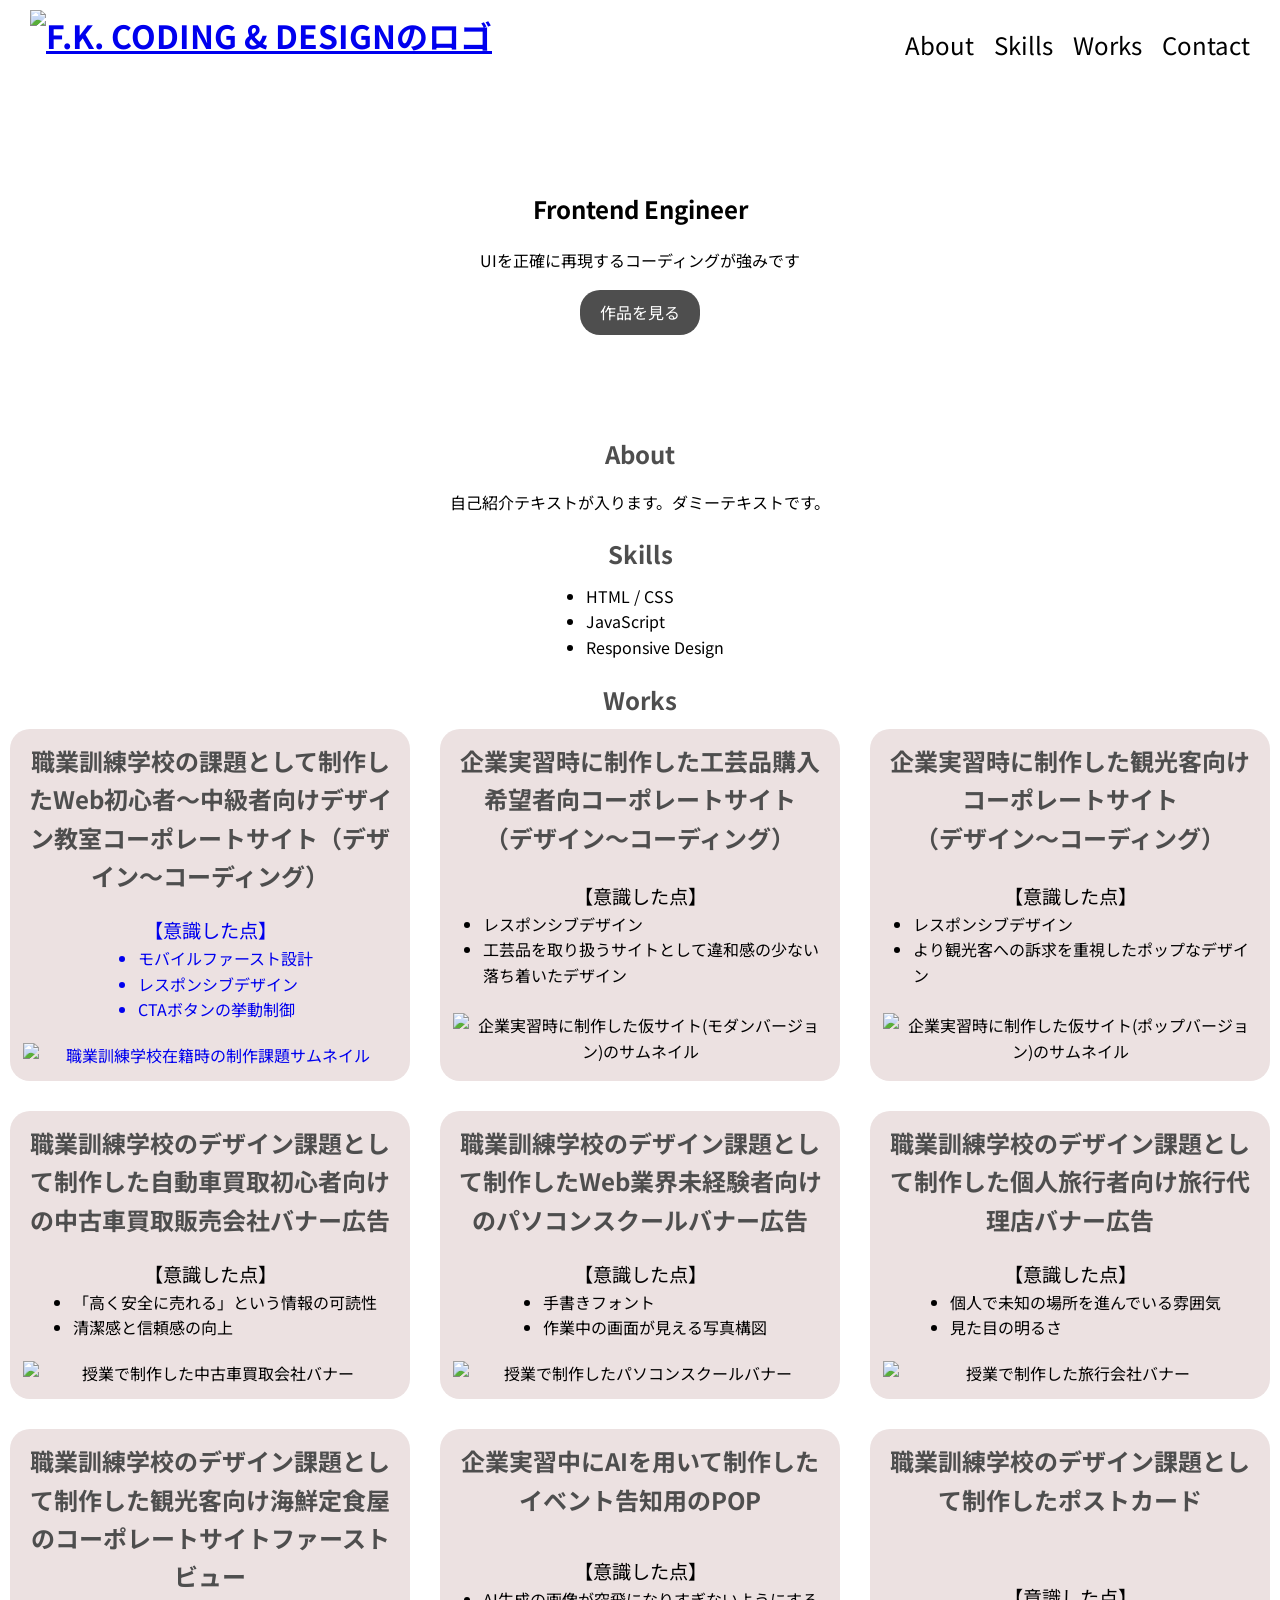
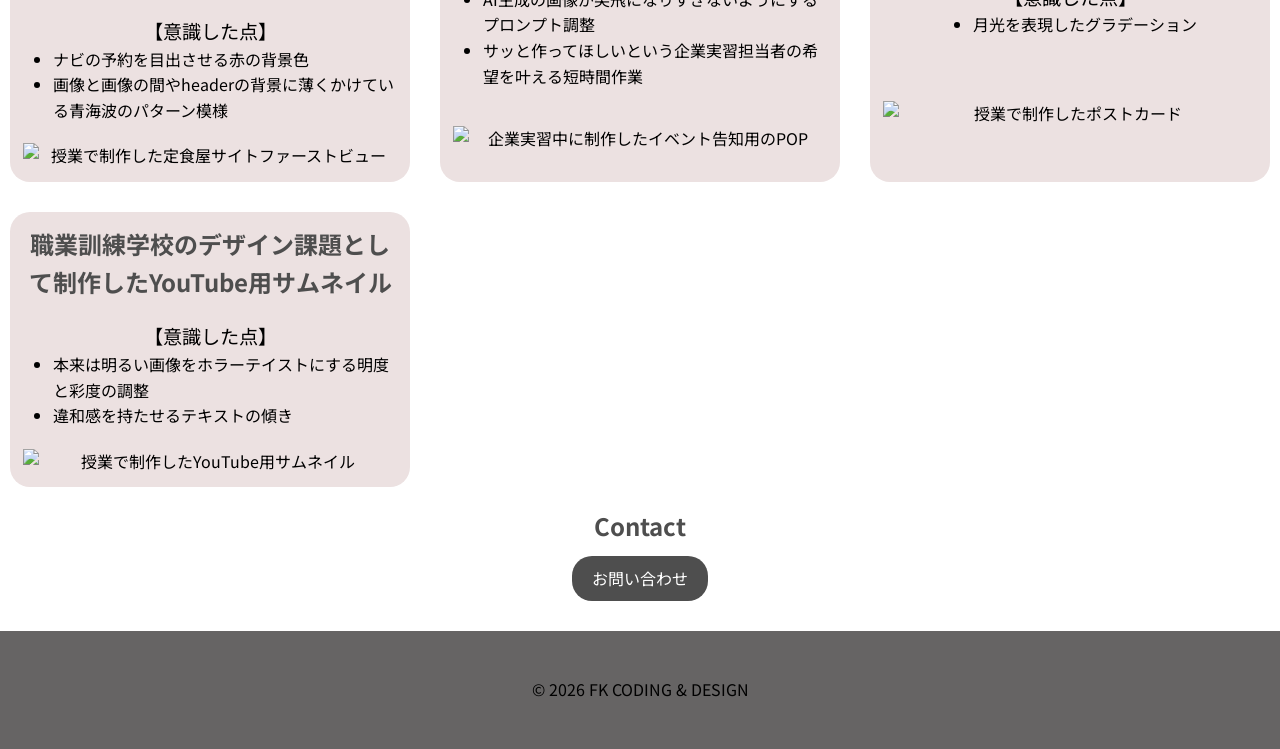
==== index.html @ 60db4b79 "footerのテキストをロゴに合わせて変更" ====
<!DOCTYPE html>
<html lang="ja">

<head>
    <meta charset="UTF-8" />
    <meta name="viewport" content="width=device-width, initial-scale=1.0" />
    <title>Portfolio</title>

    <!-- Font -->
    <link href="https://fonts.googleapis.com/css2?family=Noto+Sans+JP&display=swap" rel="stylesheet">

    <!-- 通常のファビコン -->
    <link rel="icon" href="img/favicon/my_portfolio_favicon.webp" sizes="32x32" type="image/webp">

    <!-- iPhoneなど -->
    <link rel="apple-touch-icon" href="img/favicon/my_portfolio_favicon.webp" sizes="180x180">

    <!-- Windowsタイル -->
    <meta name="msapplication-TileImage" content="img/favicon/my_portfolio_favicon.webp">

    <link rel="stylesheet" href="css/style.css" />
</head>

<body>

    <header class="header">
        <div class="header__container">
            <h1 class="header__logo">
                <a href="#top">
                    <img src="img/logo/headerlogo.webp" alt="F.K. CODING & DESIGNのロゴ">
                </a>
            </h1>

            <nav class="header__nav" id="nav">
                <ul class="header__list">
                    <li><a href="#about">About</a></li>
                    <li><a href="#skills">Skills</a></li>
                    <li><a href="#works">Works</a></li>
                    <li><a href="#contact">Contact</a></li>
                </ul>
            </nav>

            <button class="header__toggle" id="js__menu__toggle" aria-label="メニュー開閉">
                <span></span>
                <span></span>
                <span></span>
            </button>
        </div>

        <nav class="menu__overlay" id="js__menu__overlay">
            <ul class="menu__list">
                <li><a href="#about">About</a></li>
                <li><a href="#skills">Skills</a></li>
                <li><a href="#works">Works</a></li>
                <li><a href="#contact">Contact</a></li>
            </ul>
        </nav>

    </header>

    <main id="top">

        <!-- Hero -->
        <section class="hero">
            <div class="container">
                <h2 class="hero__title">Frontend Engineer</h2>
                <p class="hero__text">UIを正確に再現するコーディングが強みです</p>
                <a href="#works" class="button">作品を見る</a>
            </div>
        </section>

        <!-- About -->
        <section id="about" class="section">
            <div class="container">
                <h2 class="section__title">About</h2>
                <p>自己紹介テキストが入ります。ダミーテキストです。</p>
            </div>
        </section>

        <!-- Skills -->
        <section id="skills" class="section">
            <div class="container">
                <h2 class="section__title">Skills</h2>
                <ul>
                    <li>HTML / CSS</li>
                    <li>JavaScript</li>
                    <li>Responsive Design</li>
                </ul>
            </div>
        </section>

        <!-- Works -->
        <section id="works" class="section">
            <div class="container">
                <h2 class="section__title">Works</h2>

                <div class="works__grid">
                    <a href="training_site.html">
                        <article class="card">
                            <h3 class="card__title">職業訓練学校の課題として制作したWeb初心者～中級者向けデザイン教室コーポレートサイト（デザイン〜コーディング）</h3>
                            <div>
                                <p>【意識した点】</p>
                                <ul>
                                    <li>モバイルファースト設計</li>
                                    <li>レスポンシブデザイン</li>
                                    <li>CTAボタンの挙動制御</li>
                                </ul>
                            </div>
                            <img src="img/thumbnail/toppage_thumbnail_trainingsite.webp" alt="職業訓練学校在籍時の制作課題サムネイル"
                                loading="lazy">
                        </article>
                    </a>

                    <article class="card">
                        <h3 class="card__title">企業実習時に制作した工芸品購入希望者向コーポレートサイト<span>（デザイン〜コーディング）</span></h3>

                        <div>
                            <p>【意識した点】</p>
                            <ul>
                                <li>レスポンシブデザイン</li>
                                <li>工芸品を取り扱うサイトとして違和感の少ない落ち着いたデザイン</li>
                            </ul>
                        </div>

                        <img src="img/thumbnail/toppage_thumbnail_internshipsite_modern_version.webp"
                            alt="企業実習時に制作した仮サイト(モダンバージョン)のサムネイル" loading="lazy">
                    </article>

                    <article class="card">
                        <h3 class="card__title">企業実習時に制作した観光客向けコーポレートサイト<span>（デザイン〜コーディング）</span></h3>

                        <div>
                            <p>【意識した点】</p>
                            <ul>
                                <li>レスポンシブデザイン</li>
                                <li>より観光客への訴求を重視したポップなデザイン</li>
                            </ul>
                        </div>

                        <img src="img/thumbnail/toppage_thumbnail_internshipsite_pop_version.webp"
                            alt="企業実習時に制作した仮サイト(ポップバージョン)のサムネイル" loading="lazy">
                    </article>

                    <article class="card">
                        <h3 class="card__title">職業訓練学校のデザイン課題として制作した自動車買取初心者向けの中古車買取販売会社バナー広告</h3>

                        <div>
                            <p>【意識した点】</p>
                            <ul>
                                <li>「高く安全に売れる」という情報の可読性</li>
                                <li>清潔感と信頼感の向上</li>
                            </ul>
                        </div>

                        <img src="img/works/design/works_design_banner_01.webp" alt="授業で制作した中古車買取会社バナー" loading="lazy">
                    </article>

                    <article class="card">
                        <h3 class="card__title">職業訓練学校のデザイン課題として制作したWeb業界未経験者向けのパソコンスクールバナー広告</h3>

                        <div>
                            <p>【意識した点】</p>
                            <ul>
                                <li>手書きフォント</li>
                                <li>作業中の画面が見える写真構図</li>
                            </ul>
                        </div>

                        <img src="img/works/design/works_design_banner_02.webp" alt="授業で制作したパソコンスクールバナー" loading="lazy">
                    </article>

                    <article class="card">
                        <h3 class="card__title">職業訓練学校のデザイン課題として制作した個人旅行者向け旅行代理店バナー広告</h3>

                        <div>
                            <p>【意識した点】</p>
                            <ul>
                                <li>個人で未知の場所を進んでいる雰囲気</li>
                                <li>見た目の明るさ</li>
                            </ul>
                        </div>

                        <img src="img/works/design/works_design_banner_03.webp" alt="授業で制作した旅行会社バナー" loading="lazy">
                    </article>

                    <article class="card">
                        <h3 class="card__title">職業訓練学校のデザイン課題として制作した観光客向け海鮮定食屋のコーポレートサイトファーストビュー</h3>

                        <div>
                            <p>【意識した点】</p>
                            <ul>
                                <li>ナビの予約を目出させる赤の背景色</li>
                                <li>画像と画像の間やheaderの背景に薄くかけている青海波のパターン模様</li>
                            </ul>
                        </div>

                        <img src="img/works/design/works_design_firstview_01.webp" alt="授業で制作した定食屋サイトファーストビュー"
                            loading="lazy">
                    </article>

                    <article class="card">
                        <h3 class="card__title">企業実習中にAIを用いて制作した<span>イベント告知用のPOP</span></h3>

                        <div>
                            <p>【意識した点】</p>
                            <ul>
                                <li>AI生成の画像が突飛になりすぎないようにするプロンプト調整</li>
                                <li>サッと作ってほしいという企業実習担当者の希望を叶える短時間作業</li>
                            </ul>
                        </div>

                        <img src="img/works/design/works_design_pop_01.webp" alt="企業実習中に制作したイベント告知用のPOP" loading="lazy">
                    </article>

                    <article class="card">
                        <h3 class="card__title">職業訓練学校のデザイン課題として制作したポストカード</h3>

                        <div>
                            <p>【意識した点】</p>
                            <ul>
                                <li>月光を表現したグラデーション</li>
                            </ul>
                        </div>

                        <img src="img/works/design/works_design_postcard_01.webp" alt="授業で制作したポストカード" loading="lazy">
                    </article>

                    <article class="card">
                        <h3 class="card__title">職業訓練学校のデザイン課題として制作したYouTube用サムネイル</h3>

                        <div>
                            <p>【意識した点】</p>
                            <ul>
                                <li>本来は明るい画像をホラーテイストにする明度と彩度の調整</li>
                                <li>違和感を持たせるテキストの傾き</li>
                            </ul>
                        </div>

                        <img src="img/works/design/works_design_thumbnail_01.webp" alt="授業で制作したYouTube用サムネイル"
                            loading="lazy">
                    </article>
                </div>

            </div>
        </section>

        <!-- Contact -->
        <section id="contact" class="section">
            <div class="container">
                <h2 class="section__title">Contact</h2>
                <a href="#" class="button">お問い合わせ</a>
            </div>
        </section>

    </main>

    <footer class="footer">
        <p>&copy; 2026 FK CODING & DESIGN</p>
    </footer>

    <button id="top-btn" class="top-button" aria-label="トップへ戻る">↑</button>

    <script src="js/script.js"></script>
</body>

</html>
---- css/style.css ----
/* =========================
   Reset
========================= */
*,
*::before,
*::after {
    box-sizing: border-box;
}

body {
    margin: 0;
    font-family: 'Noto Sans JP', sans-serif;
    font-size: 16px;
    line-height: 1.6;
    overflow-x: hidden;
}

/* =========================
   Variables
========================= */
:root {
    --max-width: 1440px;
    --space: 40px;
    --color-main: #333;
    scroll-padding-top: 40px;
    scroll-behavior: smooth;
}

/* =========================
   Layout
========================= */
.container {
    max-width: var(--max-width);
    padding: 0 10px;
    text-align: center;
}

.container ul {
    padding-left: 30px;
    width: fit-content;
    margin: auto;
    text-align: left;
}



/* =========================
   Header
========================= */
.header {
    position: sticky;
    top: 0;
    background: #ffffff;
    padding: 0 10px;
}

.header__container {
    display: flex;
    justify-content: space-between;
    align-items: center;
}

.header__logo {
    margin: 10px 0;
}

.header__logo a {
    display: block;
    height: 40px;
}

.header__logo img {
    height: 40px;
}

.header__nav {
    display: none;
}

.header__toggle {
    background: none;
    border: none;
    width: 40px;
    height: 40px;
    position: relative;
    cursor: pointer;
    z-index: 1000;
    display: flex;
    justify-content: center;
}

.header__toggle span {
    display: block;
    position: absolute;
    width: 30px;
    height: 3px;
    /* 線の太さ */
    background: #000;
    /* 北欧モダンな色 */
    border-radius: 4px;
    /* 角を丸くしてポップに */
    transition: all 0.4s;
}

/* 三本線の配置（高さが綺麗に揃うよう調整） */
/* 一番上 */
.header__toggle span:nth-child(1) {
    top: 5px;
}

/* 真ん中 */
.header__toggle span:nth-child(2) {
    top: 45%;
}

/* 一番下 */
.header__toggle span:nth-child(3) {
    bottom: 5px;
}

.menu__overlay {
    display: none;
    position: fixed;
    top: 60px;
    left: 0;
    width: 100%;
    height: 100%;
    background: rgba(255, 255, 255, 0.98);
    z-index: 99;
    text-align: center;
}

.menu__list {
    display: grid;
    justify-content: center;
    align-items: center;
    gap: 20px;
    padding: 50% 0;
    margin: 0;
}

.menu__list li {
    text-decoration: none;
    list-style: none;
}

.menu__list a {
    font-size: 1.8rem;
    font-family: 'Noto Serif JP', serif;
    text-decoration: none;
}

body.menu-open {
    overflow: hidden;
}

body.menu-open .menu__overlay {
    display: block;
}

body.menu-open .header__toggle span:nth-child(1) {
    transform: translateY(13px) rotate(45deg);
}

body.menu-open .header__toggle span:nth-child(2) {
    opacity: 0;
}

body.menu-open .header__toggle span:nth-child(3) {
    transform: translateY(-14px) rotate(-45deg);
}

/* =========================
   Tablet (768px〜)
========================= */
@media (min-width: 768px) {
    :root {
        scroll-padding-top: 48px;
    }

    .header__toggle {
        width: 48px;
    }
}

/* =========================
   PC (1024px〜)
========================= */
@media (min-width: 1024px) {
    :root {
        scroll-padding-top: 70px;
    }

    .header {
        padding: 0 30px;
    }

    .header__logo a {
        height: 70px;
    }

    .header__logo img {
        height: 70px;
    }

    .header__nav {
        display: block;
    }

    .header__nav a {
        text-decoration: none;
        font-size: 1.5rem;
        color: #000000;
    }

    .header__list {
        display: flex;
        gap: 20px;
        list-style-type: none;
    }

    .header__toggle {
        display: none;
    }
}







/* =========================
   Hero
========================= */
.hero {
    width: 100%;
    height: auto;
    text-align: center;
    padding: 80px 0;
    background-image: url(../img/hero/hero_background_image_seigaiha.webp);
    background-color: rgba(255, 255, 255, 0.7);
    background-blend-mode: overlay;
}








/* =========================
   Components
========================= */
.button {
    display: inline-block;
    padding: 10px 20px;
    background: #4e4e4e;
    color: #fff;
    text-decoration: none;
    transition: 0.3s;
    border-radius: 20px;
}

.button:hover,
.button:focus {
    transform: translateY(-5px);
}

.section__title {
    text-align: center;
    font-size: 24px;
    margin: 20px 0 10px;
    color: #4e4e4e;
}





/* =========================
   Works
========================= */
.works__grid {
    display: grid;
    gap: 30px;
    grid-template-columns: 1fr;
}

.works__grid a {
    text-decoration: none;
}

.card {
    transition: transform 0.3s;
    background-color: #ece1e1;
    border-radius: 20px;
    padding: 0.8rem;
    display: grid;
    gap: 20px;
}

.card p {
    font-family: 'Noto Sans JP';
    font-size: 1.2rem;
    margin: 0;
    text-align: center;
}

.card img {
    width: 100%;
}

.card__title {
    text-align: center;
    margin: 0;
    color: #4e4e4e;
}

.card__title span {
    display: inline-block;
}

/* =========================
   Top Button
========================= */
.top-button {
    position: fixed;
    bottom: 20px;
    right: 20px;
    display: none;
    font-size: 2rem;
    border-radius: 50px;
    color: #4e4e4e;
    background-color: #ece1e1;
    border: none;
}

.menu-open .top-button {
    opacity: 0;
    visibility: hidden;
}

/* =========================
   Tablet (768px〜)
========================= */
@media (min-width: 768px) {
    .works__grid {
        grid-template-columns: repeat(2, 1fr);
    }
}

/* =========================
   PC (1024px〜)
========================= */
@media (min-width: 1024px) {

    .works__grid {
        grid-template-columns: repeat(3, 1fr);
    }

    .card:hover {
        transform: translateY(-5px);
    }
}





/* =========================
   Contact
========================= */

/* =========================
   footer
========================= */
.footer {
    padding: 30px 0;
    text-align: center;
    background: #666464;
}





/* =========================
   training_site
========================= */

h3 {
    font-size: 1.5rem;
}

/* <!-- パンくず --> */

.breadcrumb {
    display: flex;
    justify-content: center;
    gap: 10px;
    padding: 10px;
}

.breadcrumb a {
    width: fit-content;
    margin: 0;
    text-decoration: none;
    color: #4e4e4e;
}

.breadcrumb p {
    width: fit-content;
    margin: 0;
    color: #4e4e4e;
}


/* <!-- この制作物の強み --> */
.highlight {
    background: #f0cece;
    margin: 0 0 20px;
    padding: 20px 5px;
    border-radius: 20px;
    background: linear-gradient(135deg, #fce4ec, #f8bbd0);
    font-weight: bold;
}

/* タイトル */
.highlight__title {
    width: fit-content;
    font-size: 1.5rem;
    font-weight: 700;
    margin: 0 auto 12px;
}

.highlight ul {
    margin: 0 auto 1rem;
    padding-left: 20px;
}

.highlight__list li {
    margin-bottom: 10px;
    width: fit-content;
}



/* <!-- works__detail__thumbnail --> */
.works__detail__thumbnail img {
    width: 100%;
    height: auto;
    margin-bottom: 50px;
}

/* <!-- works__detail__content --> */
.works__detail__content {
    background-color: #ffffff;
    border-radius: 20px;
    padding: 10px;
    margin-bottom: 50px;
}

.works__detail__content h4 {
    margin-bottom: 0;
    text-align: left;
}

.works__detail__content p {
    margin-top: 0;
    text-align: justify;
    padding-left: 3px;
    color: #4e4e4e;
}

.works__detail__content span {
    color: #e02525;
    font-weight: bold;
}

.works__detail__content ul {
    margin-bottom: 1rem;
    padding-left: 20px;
}

.works__detail__content__point {
    margin-bottom: 30px;
}

#points {
    background-color: #f8bbd0;
}


/* <!-- works__detail__info --> */
.works__detail__info {
    background-color: #ece1e1;
    border-radius: 20px;
    text-align: center;
    padding: 20px 10px;
    display: grid;
    gap: 30px;
}


/* <!-- works__detail__item --> */
.works__detail__item h3 {
    margin: 0 auto 0;
    font-size: 1.5rem;
}

.works__detail__item p {
    text-align: justify;
    width: fit-content;
    margin: 0 auto 1rem;
}

.works__detail__item span {
    color: #e02525;
    font-weight: bold;
}


/* <!-- works__detail__gallery --> */
.works__detail__gallery {
    background-color: #ece1e1;
    padding: 15px 10px;
    margin-top: 50px;
    border-radius: 20px;
}

.works__detail__gallery h3 {
    margin: 0 0 10px;
}

.works__gallery__card img {
    width: 100%;
}

.works__gallery__card p {
    margin: 0;
}

.works__gallery__card span {
    display: inline-block;
}


/* <!-- works__detail__back --> */
.works__detail__back {
    margin-top: 30px;
}


/* <!-- Contact --> */
#contact {
    margin-bottom: 30px;
}
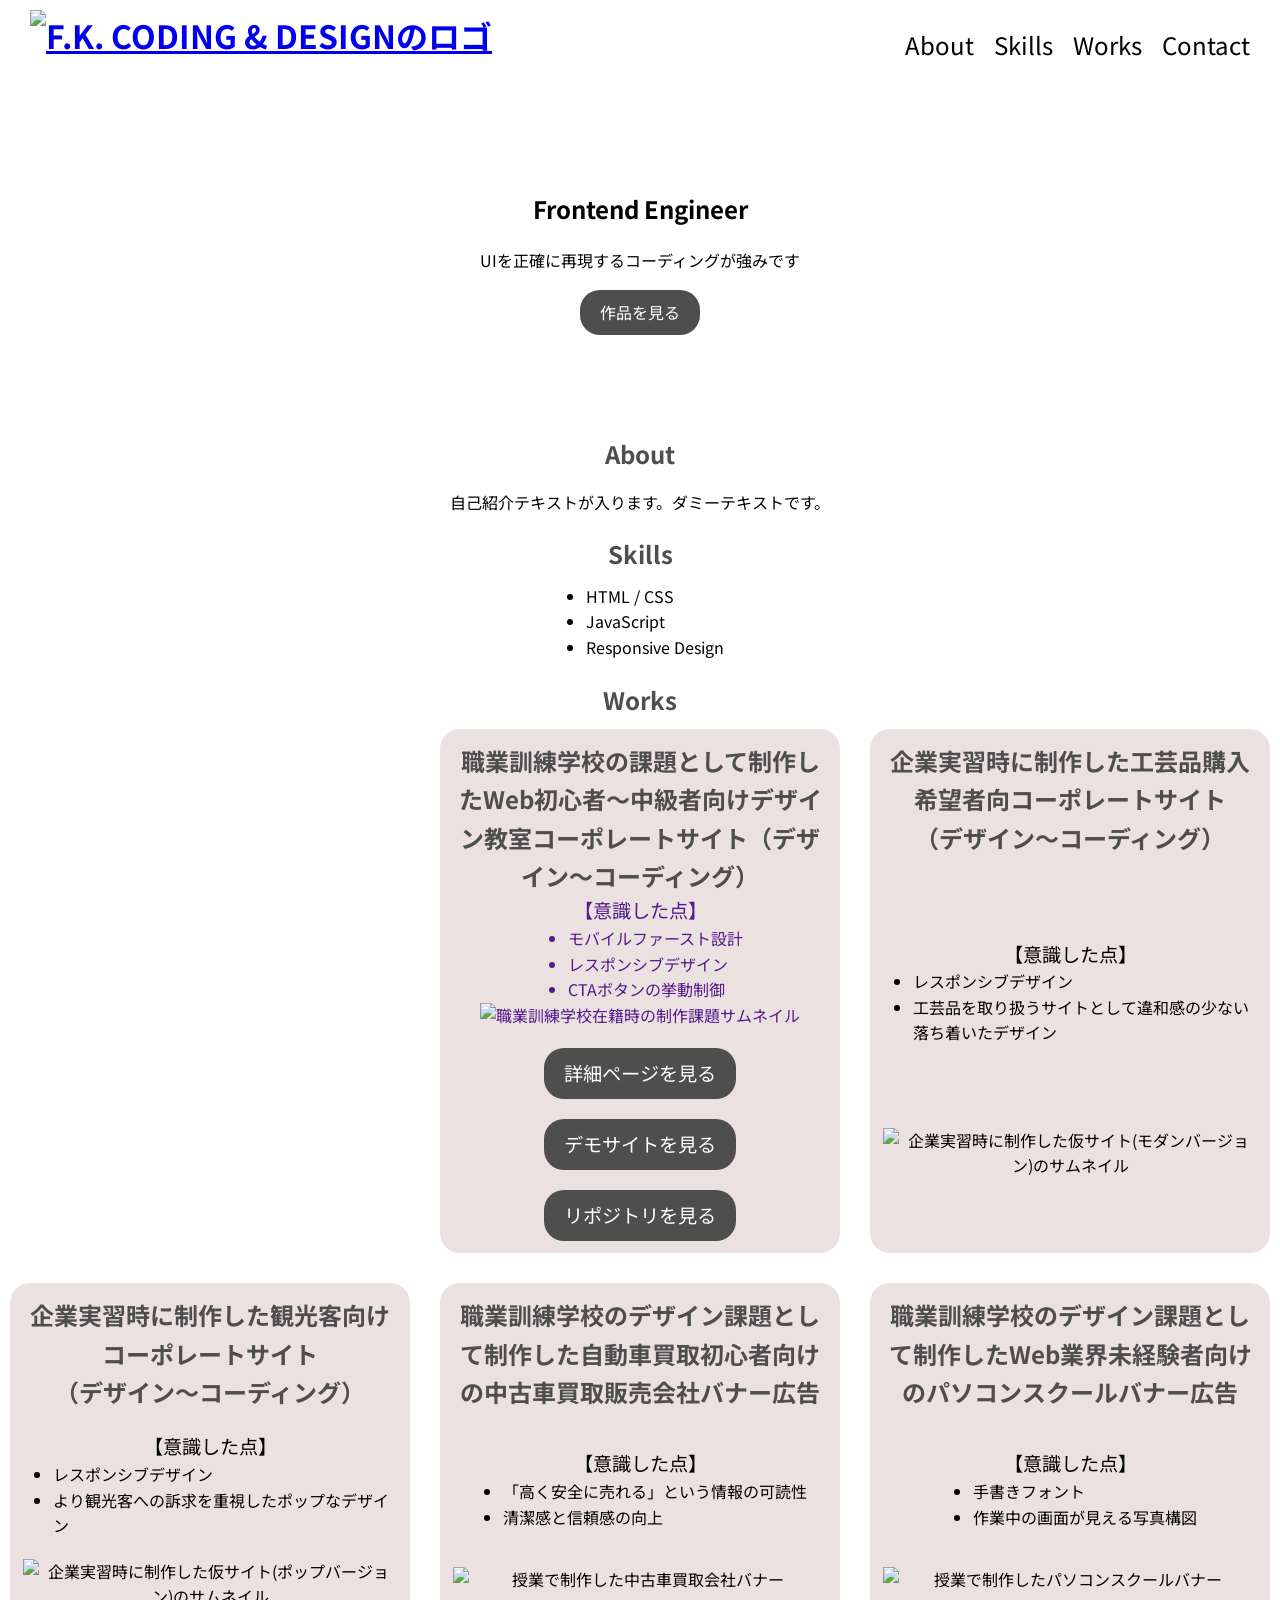
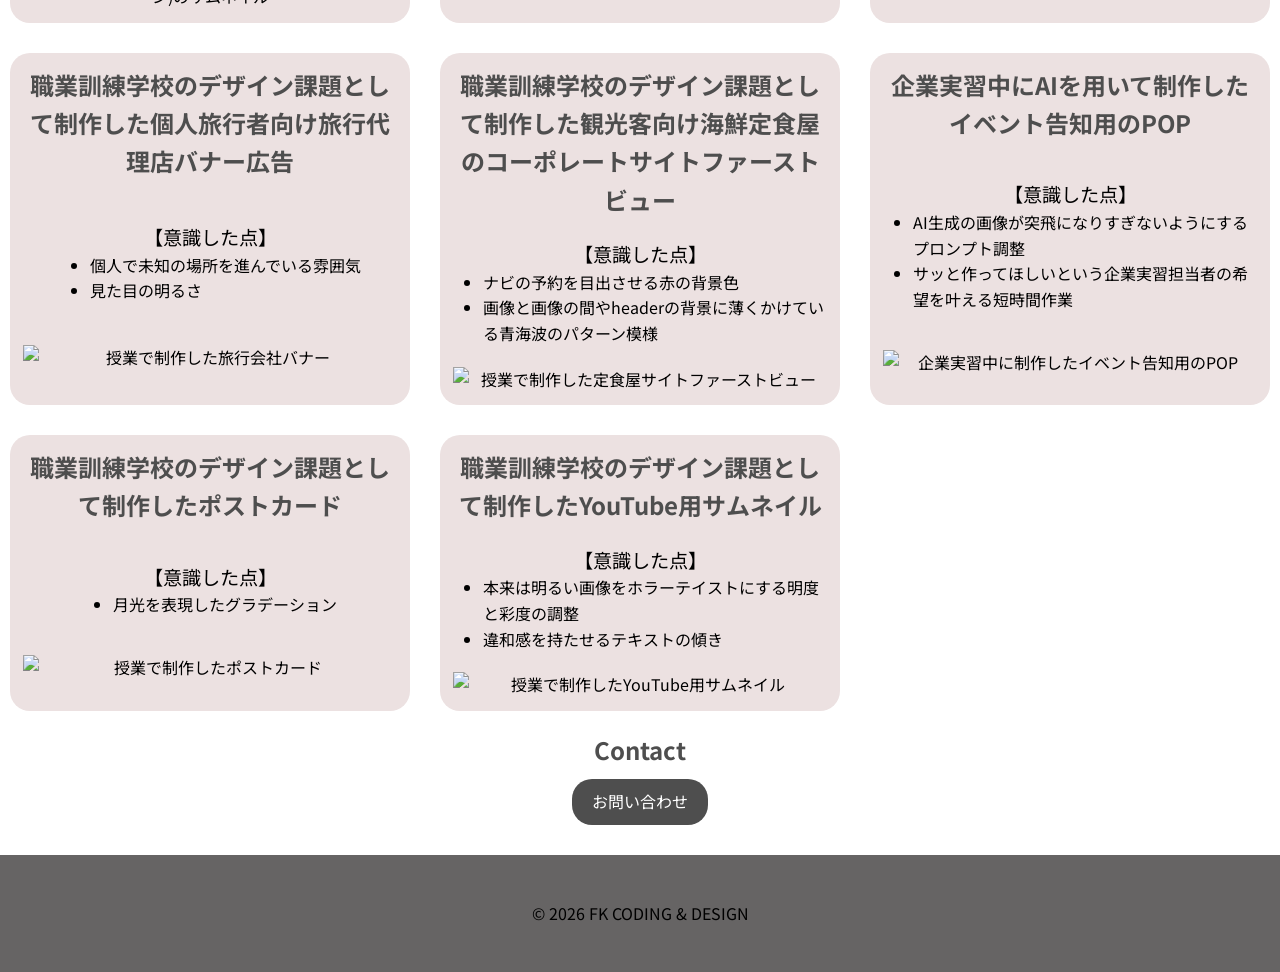
==== commit 50386845: "詳細ページを見るなどのボタン追加" ====
--- a/index.html
+++ b/index.html
@@ -95,7 +95,7 @@
                 <h2 class="section__title">Works</h2>
 
                 <div class="works__grid">
-                    <a href="training_site.html">
+                    <a href="">
                         <article class="card">
                             <h3 class="card__title">職業訓練学校の課題として制作したWeb初心者～中級者向けデザイン教室コーポレートサイト（デザイン〜コーディング）</h3>
                             <div>
@@ -108,6 +108,27 @@
                             </div>
                             <img src="img/thumbnail/toppage_thumbnail_trainingsite.webp" alt="職業訓練学校在籍時の制作課題サムネイル"
                                 loading="lazy">
+
+                            <!-- 詳細ページへ -->
+                            <p>
+                                <a href="training_site.html" class="button" target="_blank" rel="noopener">
+                                    詳細ページを見る
+                                </a>
+                            </p>
+
+                            <p>
+                                <a href="https://kosaki-web.github.io/training-site/" class="button" target="_blank"
+                                    rel="noopener">
+                                    デモサイトを見る
+                                </a>
+                            </p>
+
+                            <p>
+                                <a href="https://github.com/kosaki-web/training-site.git" class="button" target="_blank"
+                                    rel="noopener">
+                                    リポジトリを見る
+                                </a>
+                            </p>
                         </article>
                     </a>
 
@@ -258,7 +279,7 @@
         <p>&copy; 2026 FK CODING & DESIGN</p>
     </footer>
 
-    <button id="top-btn" class="top-button" aria-label="トップへ戻る">↑</button>
+    <button id="top-btn" class="top-button" aria-label="トップへ戻る">▲</button>
 
     <script src="js/script.js"></script>
 </body>
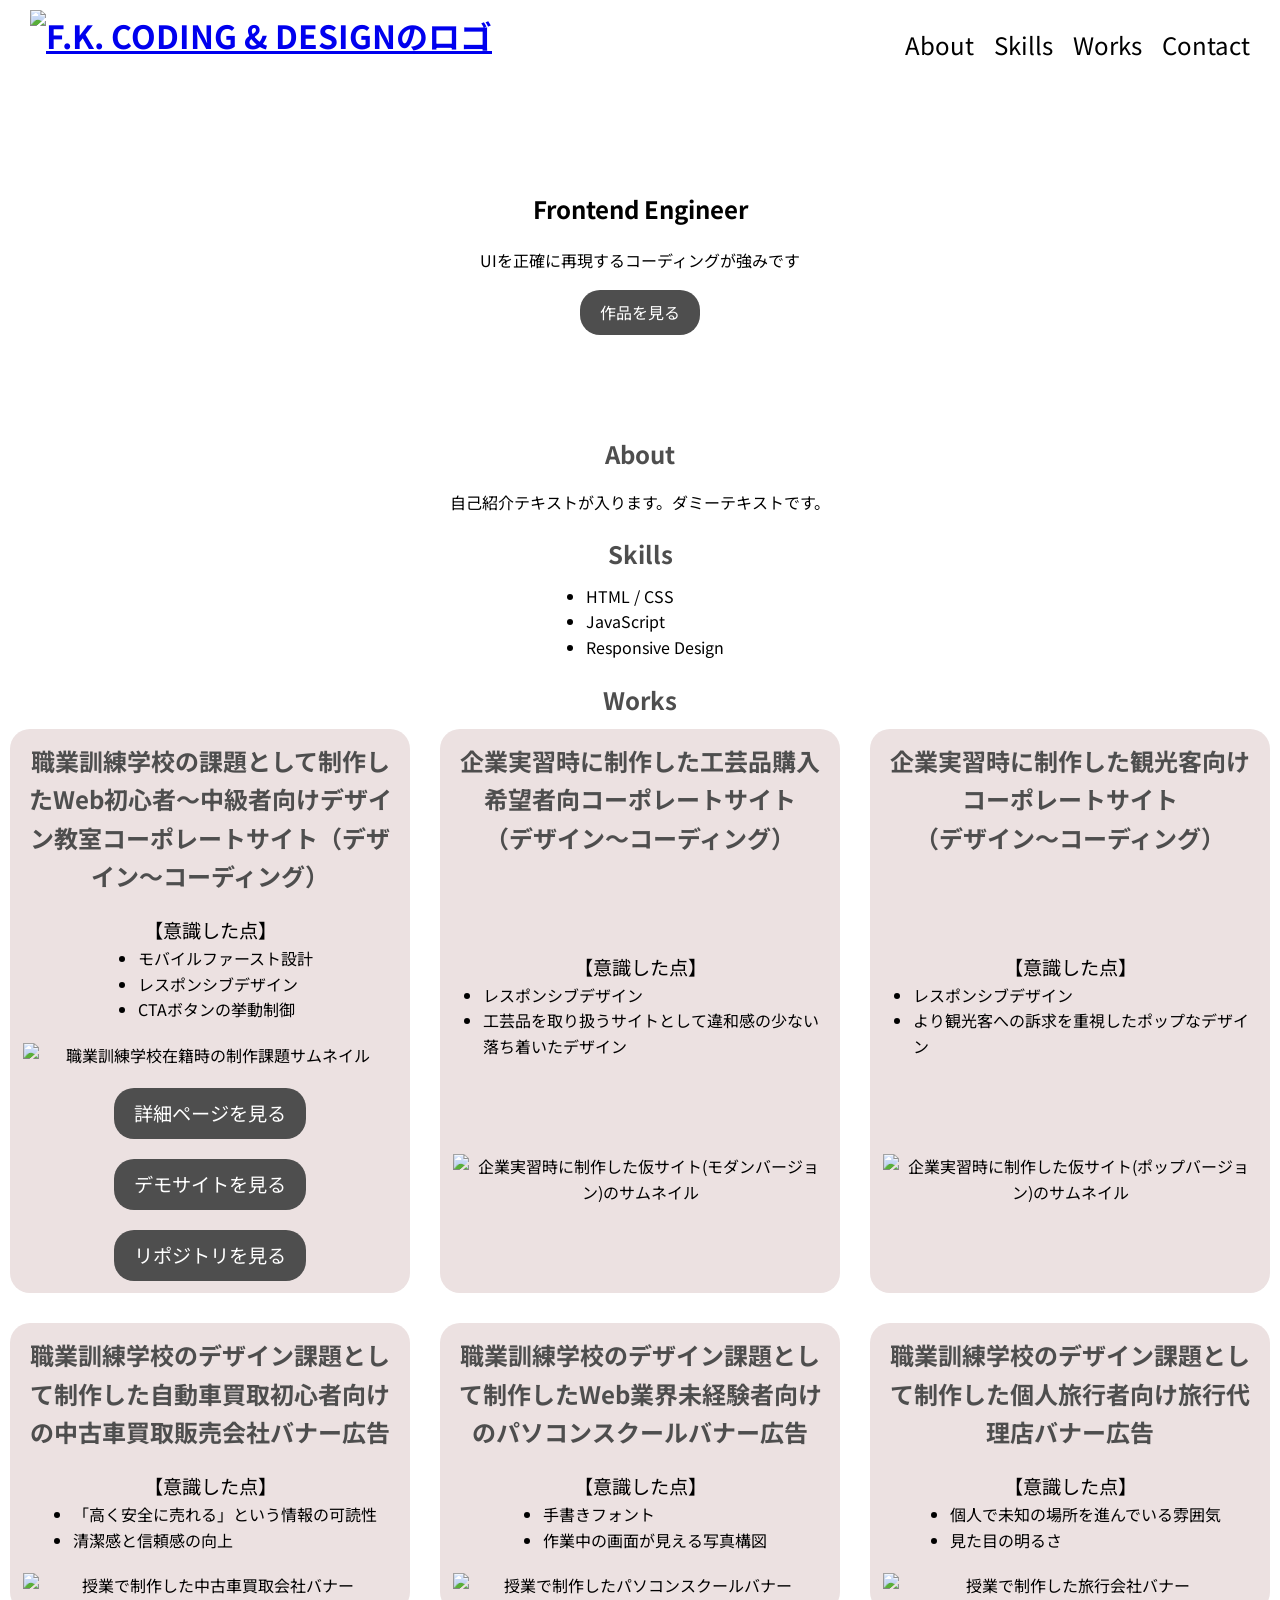
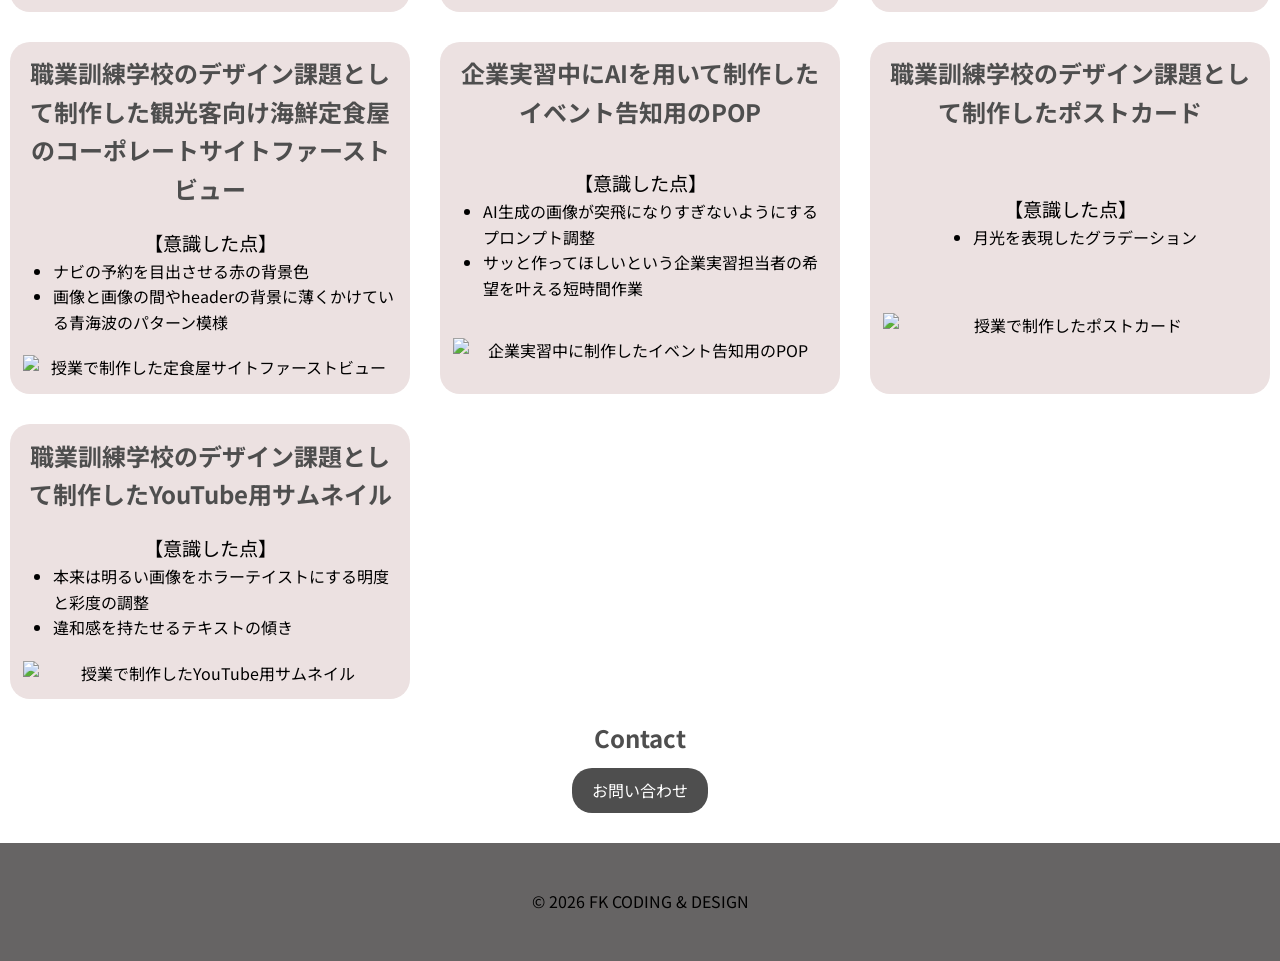
==== commit 37a36804: "余計な行の削除" ====
--- a/index.html
+++ b/index.html
@@ -95,42 +95,40 @@
                 <h2 class="section__title">Works</h2>
 
                 <div class="works__grid">
-                    <a href="">
-                        <article class="card">
-                            <h3 class="card__title">職業訓練学校の課題として制作したWeb初心者～中級者向けデザイン教室コーポレートサイト（デザイン〜コーディング）</h3>
-                            <div>
-                                <p>【意識した点】</p>
-                                <ul>
-                                    <li>モバイルファースト設計</li>
-                                    <li>レスポンシブデザイン</li>
-                                    <li>CTAボタンの挙動制御</li>
-                                </ul>
-                            </div>
-                            <img src="img/thumbnail/toppage_thumbnail_trainingsite.webp" alt="職業訓練学校在籍時の制作課題サムネイル"
-                                loading="lazy">
-
-                            <!-- 詳細ページへ -->
-                            <p>
-                                <a href="training_site.html" class="button" target="_blank" rel="noopener">
-                                    詳細ページを見る
-                                </a>
-                            </p>
-
-                            <p>
-                                <a href="https://kosaki-web.github.io/training-site/" class="button" target="_blank"
-                                    rel="noopener">
-                                    デモサイトを見る
-                                </a>
-                            </p>
-
-                            <p>
-                                <a href="https://github.com/kosaki-web/training-site.git" class="button" target="_blank"
-                                    rel="noopener">
-                                    リポジトリを見る
-                                </a>
-                            </p>
-                        </article>
-                    </a>
+                    <article class="card">
+                        <h3 class="card__title">職業訓練学校の課題として制作したWeb初心者～中級者向けデザイン教室コーポレートサイト（デザイン〜コーディング）</h3>
+                        <div>
+                            <p>【意識した点】</p>
+                            <ul>
+                                <li>モバイルファースト設計</li>
+                                <li>レスポンシブデザイン</li>
+                                <li>CTAボタンの挙動制御</li>
+                            </ul>
+                        </div>
+                        <img src="img/thumbnail/toppage_thumbnail_trainingsite.webp" alt="職業訓練学校在籍時の制作課題サムネイル"
+                            loading="lazy">
+
+                        <!-- 詳細ページへ -->
+                        <p>
+                            <a href="training_site.html" class="button" target="_blank" rel="noopener">
+                                詳細ページを見る
+                            </a>
+                        </p>
+
+                        <p>
+                            <a href="https://kosaki-web.github.io/training-site/" class="button" target="_blank"
+                                rel="noopener">
+                                デモサイトを見る
+                            </a>
+                        </p>
+
+                        <p>
+                            <a href="https://github.com/kosaki-web/training-site.git" class="button" target="_blank"
+                                rel="noopener">
+                                リポジトリを見る
+                            </a>
+                        </p>
+                    </article>
 
                     <article class="card">
                         <h3 class="card__title">企業実習時に制作した工芸品購入希望者向コーポレートサイト<span>（デザイン〜コーディング）</span></h3>
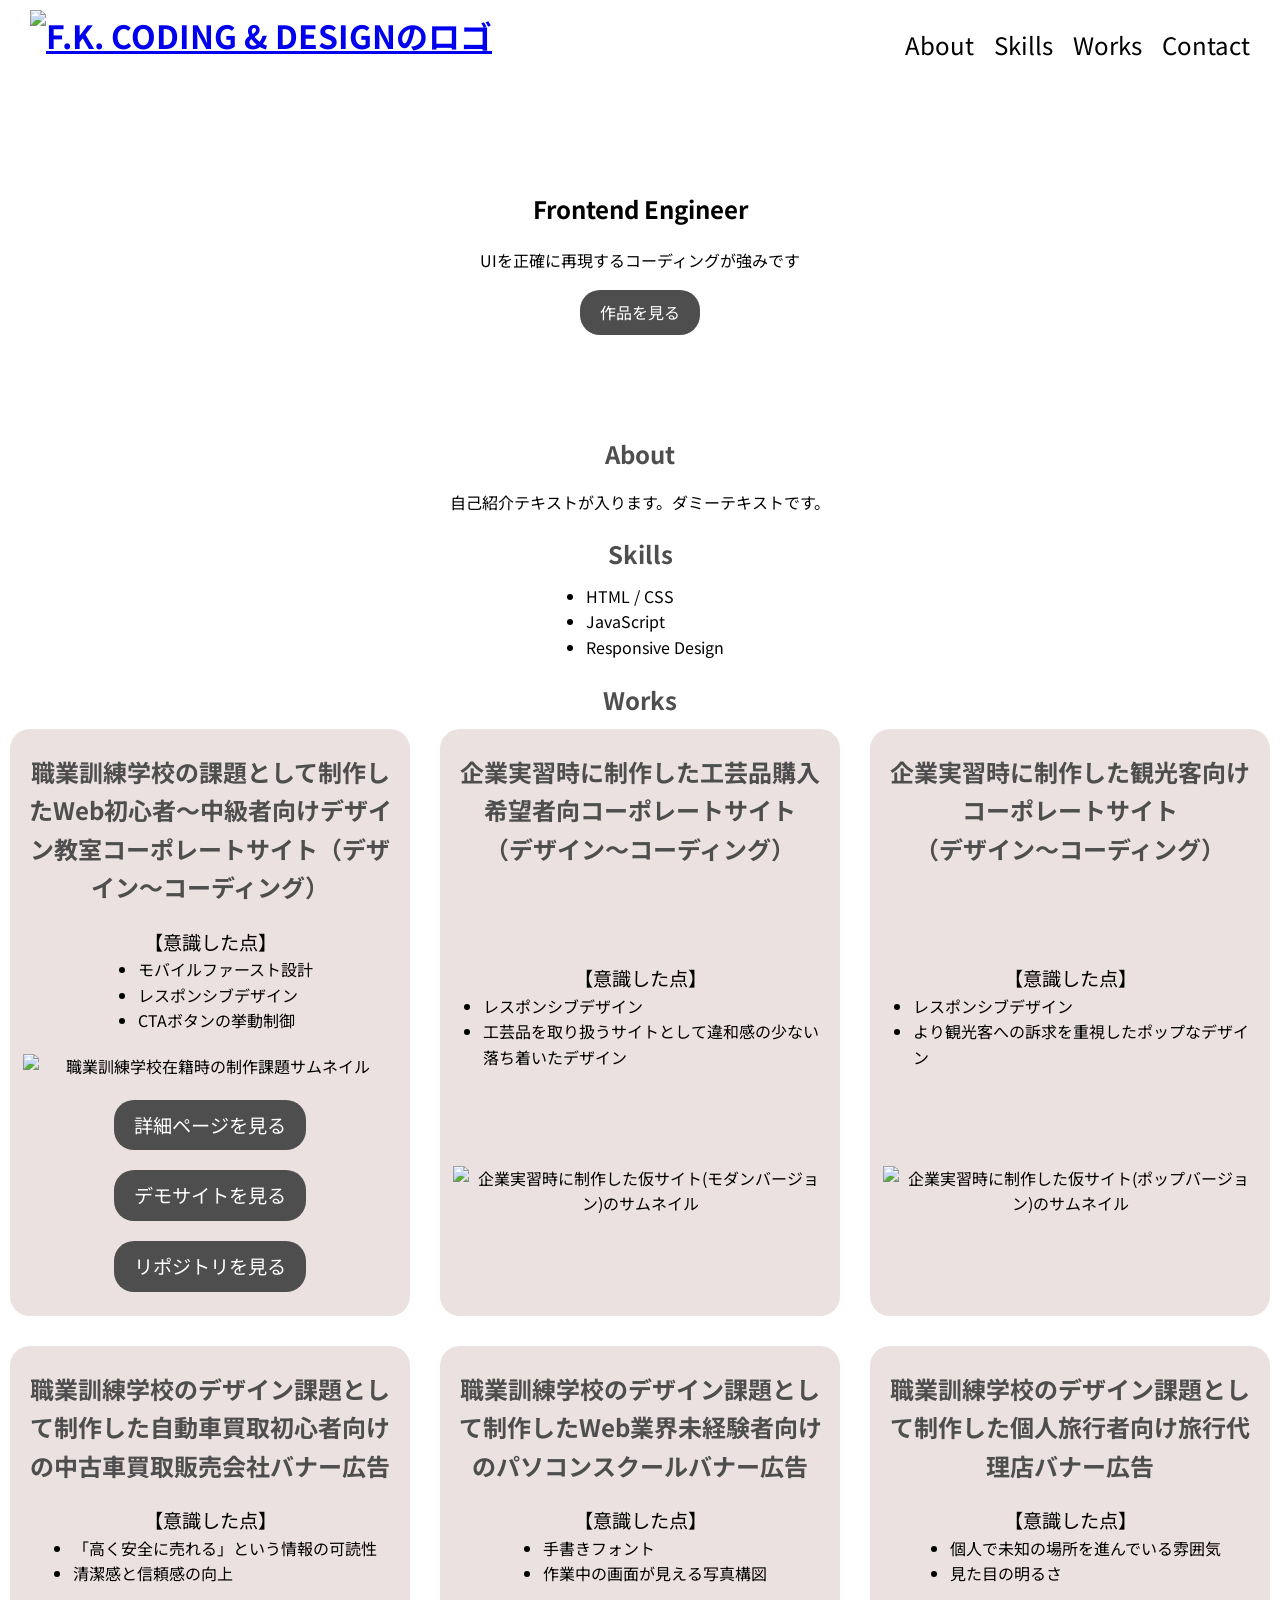
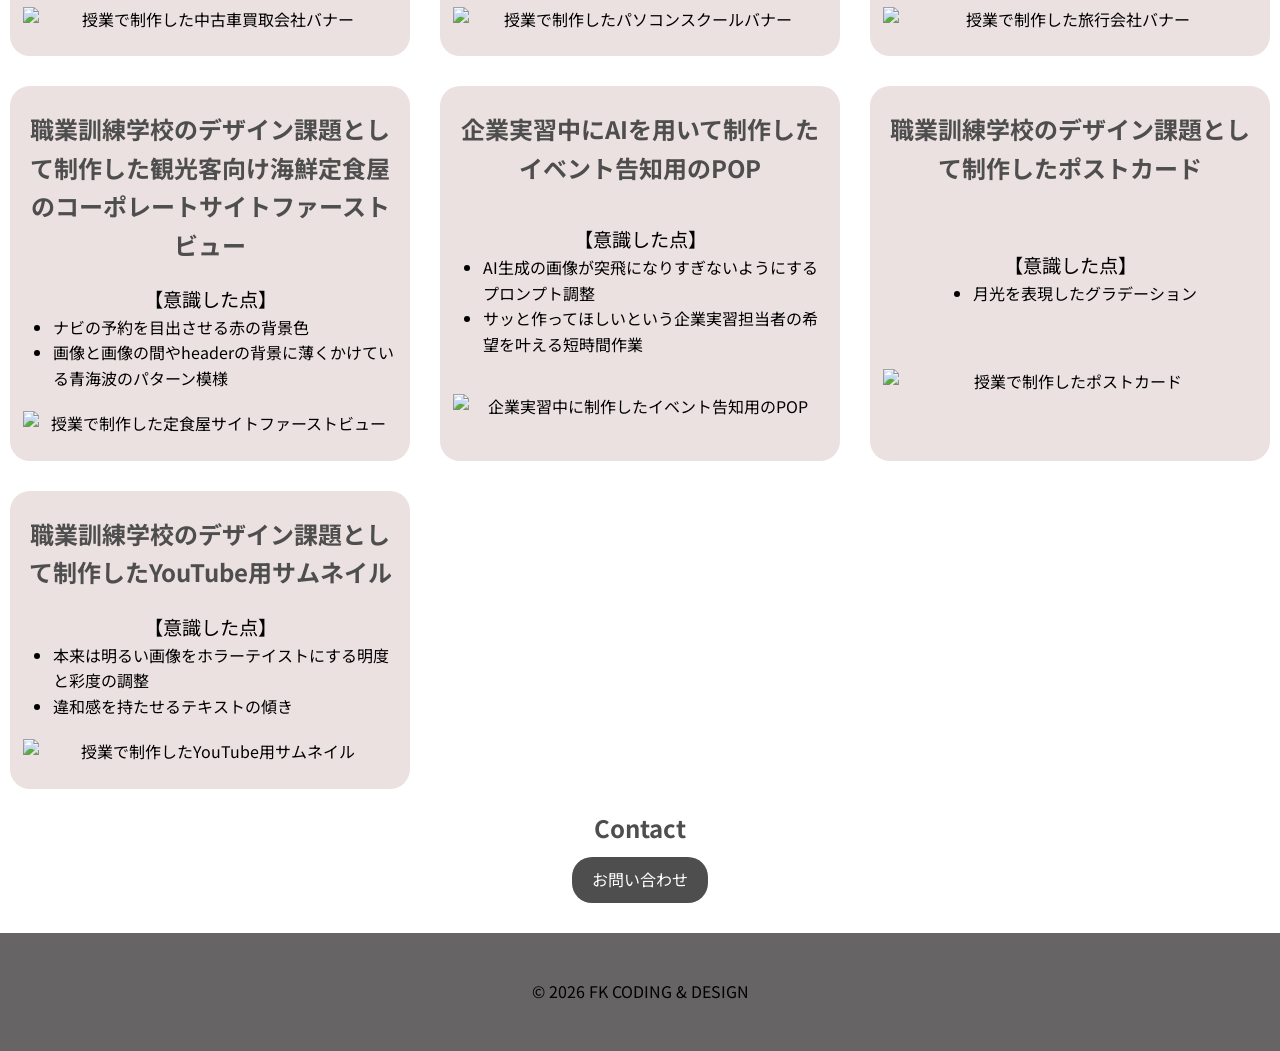
==== commit 6dfb35a0: "training-siteのアドレス変更" ====
--- a/index.html
+++ b/index.html
@@ -116,14 +116,14 @@
                         </p>
 
                         <p>
-                            <a href="https://kosaki-web.github.io/training-site/" class="button" target="_blank"
+                            <a href="https://fk-code8128.github.io/training-site/" class="button" target="_blank"
                                 rel="noopener">
                                 デモサイトを見る
                             </a>
                         </p>
 
                         <p>
-                            <a href="https://github.com/kosaki-web/training-site.git" class="button" target="_blank"
+                            <a href="https://github.com/FK-code8128/training-site.git" class="button" target="_blank"
                                 rel="noopener">
                                 リポジトリを見る
                             </a>
--- a/css/style.css
+++ b/css/style.css
@@ -296,7 +296,7 @@
     transition: transform 0.3s;
     background-color: #ece1e1;
     border-radius: 20px;
-    padding: 0.8rem;
+    padding: 1.5rem 0.8rem;
     display: grid;
     gap: 20px;
 }
@@ -333,7 +333,7 @@
     font-size: 2rem;
     border-radius: 50px;
     color: #4e4e4e;
-    background-color: #ece1e1;
+    background-color: #f58686;
     border: none;
 }
 
@@ -358,10 +358,6 @@
 
     .works__grid {
         grid-template-columns: repeat(3, 1fr);
-    }
-
-    .card:hover {
-        transform: translateY(-5px);
     }
 }
 
